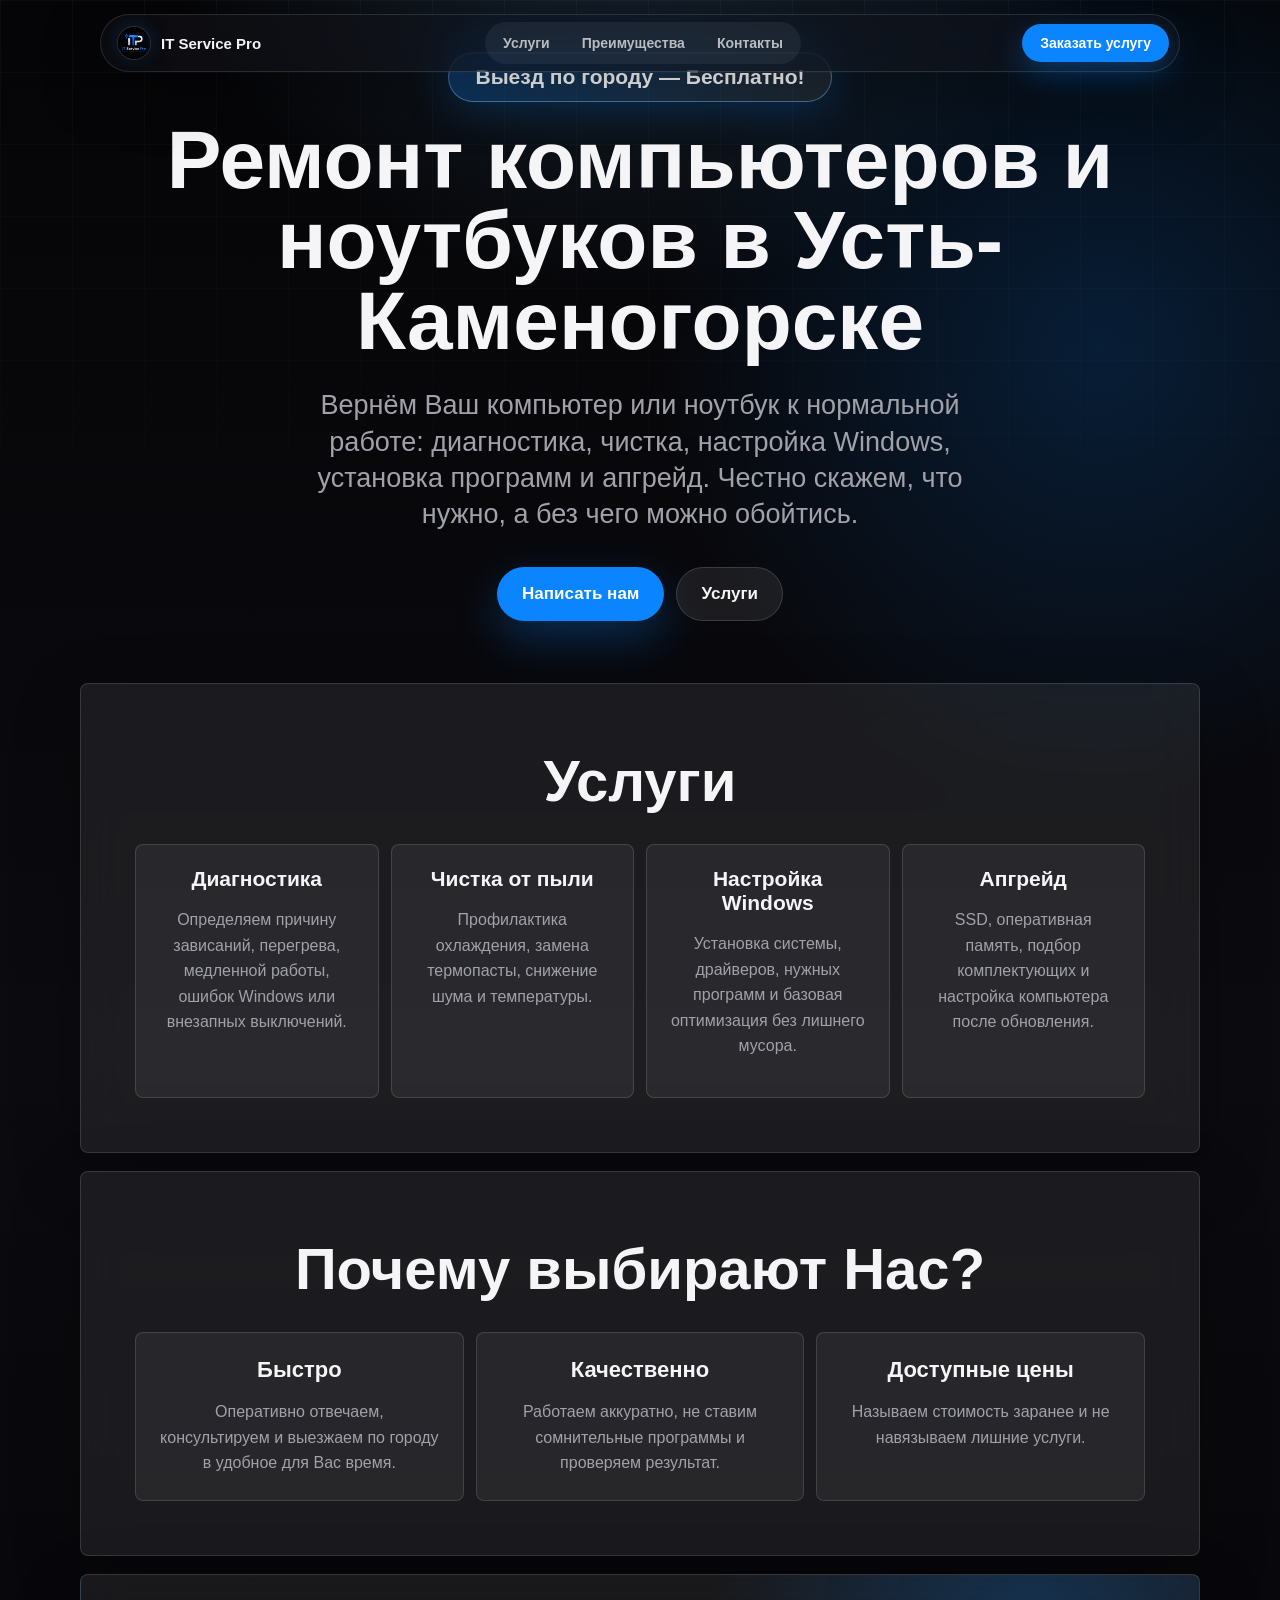
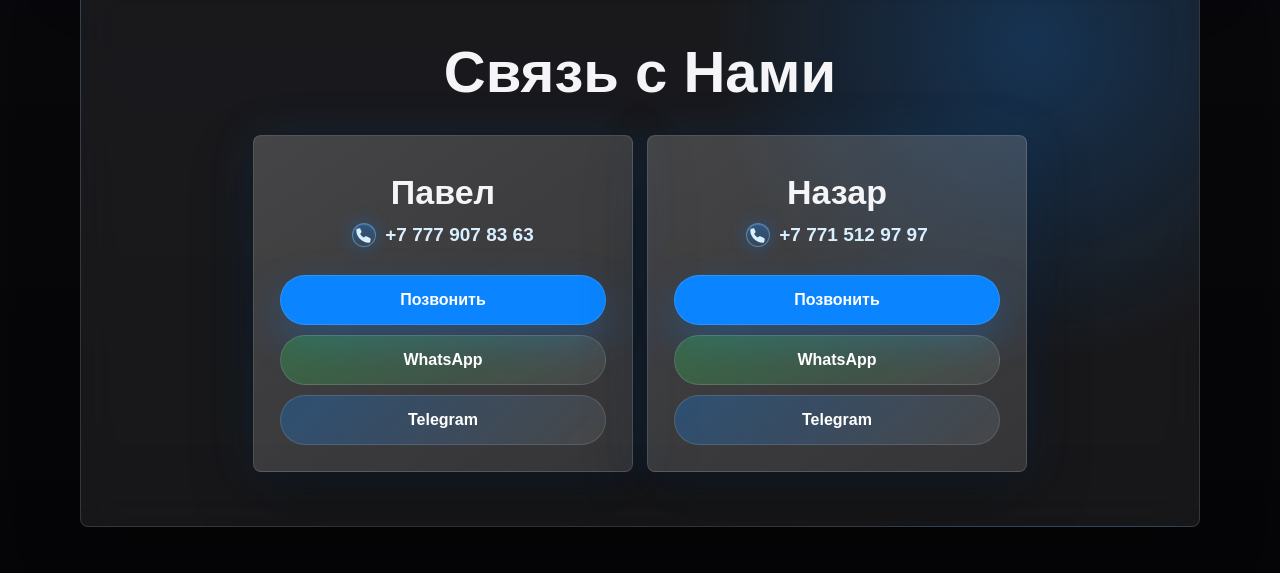
==== index.html @ d7c9244b "Update index.html" ====
<!DOCTYPE html>
<html lang="ru">
<head>
  <meta charset="UTF-8">
  <meta name="viewport" content="width=device-width, initial-scale=1.0">
  <meta name="description" content="Ремонт компьютеров и ноутбуков в Усть-Каменогорске. Диагностика, чистка, настройка Windows, апгрейд и выезд по городу.">
  <meta name="theme-color" content="#050507">
  <title>Ремонт ПК и ноутбуков в Усть-Каменогорске</title>
  <link rel="stylesheet" href="styles.css">
</head>
<body>
  <header class="site-header" data-header>
    <a class="brand" href="#top" aria-label="На главный экран">
      <img class="brand__mark" src="logo/logo.png" alt="">
      <span class="brand__name">IT Service Pro</span>
    </a>

    <nav class="nav" aria-label="Навигация">
      <a href="#services">Услуги</a>
      <a href="#why">Преимущества</a>
      <a href="#contacts">Контакты</a>
    </nav>

    <a class="header-action" href="#contacts">Заказать услугу</a>
  </header>

  <main id="top">
    <section class="hero">
      <div class="hero__copy reveal">
        <p class="eyebrow hero__free">Выезд по городу — Бесплатно!</p>
        <h1>Ремонт компьютеров и ноутбуков в Усть-Каменогорске</h1>
        <p class="hero__lead">Вернём Ваш компьютер или ноутбук к нормальной работе: диагностика, чистка, настройка Windows, установка программ и апгрейд. Честно скажем, что нужно, а без чего можно обойтись.</p>

        <div class="hero__actions">
          <a class="button button--primary" href="#contacts">Написать нам</a>
          <a class="button button--ghost" href="#services">Услуги</a>
        </div>

      </div>

    </section>

    <section class="section reveal" id="services">
      <div class="section-head">
        <h2>Услуги</h2>
      </div>

      <div class="service-grid">
        <article class="service-card">
          <h3>Диагностика</h3>
          <p>Определяем причину зависаний, перегрева, медленной работы, ошибок Windows или внезапных выключений.</p>
        </article>
        <article class="service-card">
          <h3>Чистка от пыли</h3>
          <p>Профилактика охлаждения, замена термопасты, снижение шума и температуры.</p>
        </article>
        <article class="service-card">
          <h3>Настройка Windows</h3>
          <p>Установка системы, драйверов, нужных программ и базовая оптимизация без лишнего мусора.</p>
        </article>
        <article class="service-card">
          <h3>Апгрейд</h3>
          <p>SSD, оперативная память, подбор комплектующих и настройка компьютера после обновления.</p>
        </article>
      </div>
    </section>

    <section class="section section--split reveal" id="why">
      <div class="section-head">
        <h2>Почему выбирают Нас?</h2>
      </div>

      <div class="feature-list">
        <div class="feature">
          <strong>Быстро</strong>
          <p>Оперативно отвечаем, консультируем и выезжаем по городу в удобное для Вас время.</p>
        </div>
        <div class="feature">
          <strong>Качественно</strong>
          <p>Работаем аккуратно, не ставим сомнительные программы и проверяем результат.</p>
        </div>
        <div class="feature">
          <strong>Доступные цены</strong>
          <p>Называем стоимость заранее и не навязываем лишние услуги.</p>
        </div>
      </div>
    </section>

    <section class="contact reveal" id="contacts">
      <div class="contact__head">
        <h2>Связь с Нами</h2>
      </div>

      <div class="contact__cards">
        <div class="contact__card">
          <strong>Павел</strong>
          <a class="contact-phone" href="tel:+77779078363">
            <svg aria-hidden="true" viewBox="0 0 24 24"><path d="M7.3 4.1 9.2 8c.3.6.1 1.2-.3 1.6l-1.1 1.1c.9 1.8 2.3 3.2 4.1 4.1l1.1-1.1c.4-.4 1.1-.5 1.6-.3l3.9 1.9c.6.3.9.9.8 1.5l-.5 2.5c-.1.7-.7 1.1-1.4 1.1A13.8 13.8 0 0 1 3.6 6.6c0-.7.5-1.3 1.1-1.4l2.5-.5c.6-.1 1.2.2 1.5.8Z"/></svg>
            +7 777 907 83 63
          </a>
          <div class="contact__actions">
            <a class="contact-button contact-button--phone" href="tel:+77779078363">Позвонить</a>
            <a class="contact-button contact-button--whatsapp" href="https://wa.me/77779078363" target="_blank" rel="noopener">WhatsApp</a>
            <a class="contact-button contact-button--telegram" href="https://t.me/ScooterLive23">Telegram</a>
          </div>
        </div>

        <div class="contact__card">
          <strong>Назар</strong>
          <a class="contact-phone" href="tel:+77715129797">
            <svg aria-hidden="true" viewBox="0 0 24 24"><path d="M7.3 4.1 9.2 8c.3.6.1 1.2-.3 1.6l-1.1 1.1c.9 1.8 2.3 3.2 4.1 4.1l1.1-1.1c.4-.4 1.1-.5 1.6-.3l3.9 1.9c.6.3.9.9.8 1.5l-.5 2.5c-.1.7-.7 1.1-1.4 1.1A13.8 13.8 0 0 1 3.6 6.6c0-.7.5-1.3 1.1-1.4l2.5-.5c.6-.1 1.2.2 1.5.8Z"/></svg>
            +7 771 512 97 97
          </a>
          <div class="contact__actions">
            <a class="contact-button contact-button--phone" href="tel:+77715129797">Позвонить</a>
            <a class="contact-button contact-button--whatsapp" href="https://wa.me/77715129797" target="_blank" rel="noopener">WhatsApp</a>
            <a class="contact-button contact-button--telegram" href="#">Telegram</a>
          </div>
        </div>
      </div>
    </section>
  </main>

  <script src="script.js"></script>
</body>
</html>
---- styles.css ----
:root {
  --bg: #050507;
  --bg-soft: #0d0d12;
  --surface: rgba(255, 255, 255, 0.075);
  --surface-strong: rgba(255, 255, 255, 0.12);
  --line: rgba(255, 255, 255, 0.13);
  --text: #f5f5f7;
  --muted: #a1a1aa;
  --soft: #73737f;
  --blue: #0a84ff;
  --blue-soft: rgba(10, 132, 255, 0.22);
  --radius: 8px;
}

* {
  box-sizing: border-box;
}

html {
  scroll-behavior: smooth;
}

body {
  margin: 0;
  min-height: 100vh;
  color: var(--text);
  background:
    radial-gradient(circle at 50% -10%, rgba(115, 190, 255, 0.22), transparent 32rem),
    radial-gradient(circle at 86% 16%, rgba(10, 132, 255, 0.18), transparent 28rem),
    linear-gradient(180deg, #050507 0%, #0b0b10 48%, #050507 100%);
  font-family: -apple-system, BlinkMacSystemFont, "SF Pro Display", "SF Pro Text", "Segoe UI", Arial, sans-serif;
  letter-spacing: 0;
  overflow-x: hidden;
}

body::before {
  content: "";
  position: fixed;
  inset: 0;
  pointer-events: none;
  background:
    linear-gradient(90deg, rgba(255, 255, 255, 0.035) 1px, transparent 1px),
    linear-gradient(rgba(255, 255, 255, 0.035) 1px, transparent 1px);
  background-size: 72px 72px;
  mask-image: linear-gradient(to bottom, rgba(0, 0, 0, 0.9), transparent 72%);
}

a {
  color: inherit;
  text-decoration: none;
}

.site-header {
  position: fixed;
  top: 14px;
  left: 50%;
  z-index: 20;
  width: min(1080px, calc(100% - 24px));
  height: 58px;
  transform: translateX(-50%);
  display: grid;
  grid-template-columns: 1fr auto 1fr;
  align-items: center;
  gap: 18px;
  padding: 0 10px 0 16px;
  border: 1px solid rgba(255, 255, 255, 0.12);
  border-radius: 999px;
  background: rgba(18, 18, 23, 0.62);
  box-shadow: 0 18px 60px rgba(0, 0, 0, 0.34);
  backdrop-filter: saturate(180%) blur(28px);
  transition: background 0.25s ease, border-color 0.25s ease, box-shadow 0.25s ease;
}

.site-header.is-scrolled {
  border-color: rgba(255, 255, 255, 0.18);
  background: rgba(18, 18, 23, 0.84);
  box-shadow: 0 18px 54px rgba(0, 0, 0, 0.45);
}

.brand {
  display: inline-flex;
  align-items: center;
  gap: 10px;
  min-width: 0;
  font-size: 15px;
  font-weight: 800;
}

.brand__mark {
  width: 34px;
  height: 34px;
  display: block;
  border-radius: 50%;
  border: 1px solid rgba(255, 255, 255, 0.16);
  object-fit: cover;
  object-position: center;
  background: #050507;
  box-shadow: 0 10px 24px rgba(0, 0, 0, 0.38), 0 0 18px rgba(10, 132, 255, 0.2);
}

.brand__name {
  overflow: hidden;
  text-overflow: ellipsis;
  white-space: nowrap;
}

.nav {
  display: inline-flex;
  align-items: center;
  justify-content: center;
  gap: 4px;
  padding: 4px;
  border-radius: 999px;
  background: rgba(255, 255, 255, 0.06);
}

.nav a {
  padding: 9px 14px;
  border-radius: 999px;
  color: rgba(245, 245, 247, 0.72);
  font-size: 14px;
  font-weight: 600;
  transition: color 0.2s ease, background 0.2s ease;
}

.nav a:hover {
  color: #fff;
  background: rgba(255, 255, 255, 0.1);
}

.header-action {
  justify-self: end;
  min-height: 38px;
  display: inline-flex;
  align-items: center;
  justify-content: center;
  padding: 0 18px;
  border-radius: 999px;
  color: #fff;
  background: var(--blue);
  font-size: 14px;
  font-weight: 800;
  box-shadow: 0 12px 32px rgba(10, 132, 255, 0.34);
  transition: transform 0.2s ease, box-shadow 0.2s ease, background 0.2s ease;
}

.header-action:hover {
  transform: translateY(-1px);
  background: #2794ff;
  box-shadow: 0 16px 38px rgba(10, 132, 255, 0.42);
}

.hero {
  position: relative;
  width: min(1040px, calc(100% - 32px));
  min-height: 64svh;
  margin: 0 auto;
  padding: 96px 0 18px;
  display: flex;
  align-items: center;
  justify-content: center;
  text-align: center;
}

.hero__copy {
  max-width: 980px;
  transform: translateY(-44px);
}

.eyebrow {
  margin: 0;
  color: #8dccff;
  font-size: 14px;
  font-weight: 800;
}

.hero__free {
  display: inline-flex;
  align-items: center;
  justify-content: center;
  min-height: 50px;
  padding: 0 26px;
  border: 1px solid rgba(141, 204, 255, 0.46);
  border-radius: 999px;
  color: #ffffff;
  background: linear-gradient(135deg, rgba(10, 132, 255, 0.34), rgba(255, 255, 255, 0.08));
  box-shadow: 0 0 44px rgba(10, 132, 255, 0.34), inset 0 1px 0 rgba(255, 255, 255, 0.18);
  font-size: 21px;
  font-weight: 900;
}

h1,
h2,
h3 {
  overflow-wrap: normal;
  word-break: normal;
}

p {
  overflow-wrap: break-word;
}

h1 {
  margin: 18px 0 0;
  max-width: 980px;
  font-size: clamp(46px, 6.7vw, 82px);
  line-height: 0.98;
  font-weight: 850;
  letter-spacing: 0;
}

h2 {
  margin: 14px 0 0;
  max-width: 760px;
  font-size: clamp(32px, 5vw, 58px);
  line-height: 1;
  font-weight: 850;
  letter-spacing: 0;
}

h3 {
  margin: 0;
  font-size: 21px;
  line-height: 1.15;
}

.hero__lead {
  margin: 26px auto 0;
  max-width: 670px;
  color: var(--muted);
  font-size: clamp(19px, 2.6vw, 27px);
  line-height: 1.35;
}

.hero__actions {
  display: flex;
  flex-wrap: wrap;
  justify-content: center;
  gap: 12px;
  margin-top: 34px;
}

.button {
  min-height: 54px;
  display: inline-flex;
  align-items: center;
  justify-content: center;
  padding: 0 24px;
  border-radius: 999px;
  border: 1px solid transparent;
  font-size: 17px;
  font-weight: 800;
  transition: transform 0.2s ease, box-shadow 0.2s ease, background 0.2s ease, border-color 0.2s ease;
}

.button:hover {
  transform: translateY(-2px);
}

.button--primary {
  color: #fff;
  background: var(--blue);
  box-shadow: 0 18px 45px rgba(10, 132, 255, 0.28);
}

.button--primary:hover {
  background: #2794ff;
  box-shadow: 0 22px 54px rgba(10, 132, 255, 0.36);
}

.button--ghost {
  color: var(--text);
  background: rgba(255, 255, 255, 0.08);
  border-color: rgba(255, 255, 255, 0.14);
}

.button--ghost:hover {
  background: rgba(255, 255, 255, 0.12);
}

.section,
.contact {
  width: min(1120px, calc(100% - 32px));
  margin: 0 auto 18px;
  border: 1px solid var(--line);
  border-radius: var(--radius);
  background: var(--surface);
  box-shadow: 0 22px 70px rgba(0, 0, 0, 0.24);
  backdrop-filter: blur(22px);
}

.section {
  padding: 54px;
}

.section-head {
  margin-bottom: 34px;
}

#services .section-head {
  text-align: center;
}

#services .section-head h2 {
  margin-left: auto;
  margin-right: auto;
}

.service-grid {
  display: grid;
  grid-template-columns: repeat(4, 1fr);
  gap: 12px;
}

.service-card,
.feature,
.contact__card {
  border: 1px solid var(--line);
  border-radius: var(--radius);
  background: rgba(255, 255, 255, 0.06);
}

.service-card {
  min-height: 240px;
  padding: 22px;
  text-align: center;
  transition: transform 0.22s ease, border-color 0.22s ease, background 0.22s ease, box-shadow 0.22s ease;
}

.service-card:hover {
  transform: translateY(-5px);
  border-color: rgba(141, 204, 255, 0.34);
  background: rgba(255, 255, 255, 0.09);
  box-shadow: 0 20px 48px rgba(0, 0, 0, 0.24);
}

.service-card p,
.feature p,
.contact p {
  color: var(--muted);
  line-height: 1.6;
}

.section--split {
  display: block;
}

.section--split .section-head {
  text-align: center;
}

.section--split .section-head h2 {
  margin-left: auto;
  margin-right: auto;
}

.feature-list {
  display: grid;
  grid-template-columns: repeat(3, 1fr);
  gap: 12px;
}

.feature {
  padding: 24px;
  text-align: center;
}

.feature strong {
  font-size: 22px;
}

.feature p {
  margin-bottom: 0;
}

.contact {
  display: block;
  margin-bottom: 46px;
  padding: 54px;
  background:
    radial-gradient(circle at 85% 12%, rgba(10, 132, 255, 0.24), transparent 20rem),
    var(--surface);
}

.contact__head {
  margin-bottom: 34px;
  text-align: center;
}

.contact__head h2 {
  margin-left: auto;
  margin-right: auto;
}

.contact__cards {
  display: grid;
  grid-template-columns: repeat(2, minmax(270px, 380px));
  justify-content: center;
  gap: 14px;
}

.contact__card {
  padding: 26px;
  text-align: center;
  background:
    linear-gradient(145deg, rgba(255, 255, 255, 0.12), rgba(255, 255, 255, 0.055)),
    rgba(255, 255, 255, 0.08);
  box-shadow: 0 24px 64px rgba(0, 0, 0, 0.26), 0 0 48px rgba(10, 132, 255, 0.12);
}

.contact__card span {
  color: var(--muted);
  font-weight: 800;
}

.contact__card strong {
  display: block;
  margin: 12px 0 10px;
  font-size: 34px;
  line-height: 1.1;
}

.contact-phone {
  display: inline-flex;
  align-items: center;
  justify-content: center;
  gap: 9px;
  margin-top: 2px;
  color: #d8efff;
  font-size: 19px;
  font-weight: 900;
  transition: color 180ms ease, transform 180ms ease;
}

.contact-phone svg {
  width: 24px;
  height: 24px;
  flex: 0 0 24px;
  padding: 0;
  border: 1px solid rgba(141, 204, 255, 0.42);
  border-radius: 50%;
  color: #d8efff;
  background: linear-gradient(180deg, rgba(10, 132, 255, 0.34), rgba(10, 132, 255, 0.12));
  box-shadow: inset 0 1px 1px rgba(255, 255, 255, 0.18), 0 0 18px rgba(10, 132, 255, 0.32);
  transition: color 180ms ease, border-color 180ms ease, box-shadow 180ms ease, transform 180ms ease;
}

.contact-phone svg path {
  fill: currentColor;
}

.contact-phone:hover {
  color: #fff;
}

.contact-phone:hover svg {
  color: #fff;
  border-color: rgba(216, 239, 255, 0.75);
  box-shadow: inset 0 1px 1px rgba(255, 255, 255, 0.2), 0 0 24px rgba(10, 132, 255, 0.52);
  transform: scale(1.06);
}

.contact__card p {
  margin: 0;
}

.contact__actions {
  display: grid;
  gap: 10px;
  margin-top: 24px;
}

.contact-button {
  min-height: 50px;
  display: inline-flex;
  align-items: center;
  justify-content: center;
  border: 1px solid rgba(255, 255, 255, 0.13);
  border-radius: 999px;
  color: #fff;
  background: rgba(255, 255, 255, 0.08);
  font-weight: 900;
  transition: transform 0.2s ease, border-color 0.2s ease, background 0.2s ease, box-shadow 0.2s ease;
}

.contact-button:hover {
  transform: translateY(-2px);
  border-color: rgba(141, 204, 255, 0.32);
  background: rgba(255, 255, 255, 0.12);
}

.contact-button--phone {
  background: var(--blue);
  box-shadow: 0 16px 40px rgba(10, 132, 255, 0.28);
}

.contact-button--whatsapp {
  background: linear-gradient(135deg, rgba(48, 209, 88, 0.28), rgba(255, 255, 255, 0.08));
}

.contact-button--telegram {
  background: linear-gradient(135deg, rgba(10, 132, 255, 0.28), rgba(255, 255, 255, 0.08));
}

.reveal {
  opacity: 0;
  transform: translateY(22px);
  transition: opacity 0.7s ease, transform 0.7s ease;
}

.reveal.is-visible {
  opacity: 1;
  transform: translateY(0);
}

.hero__copy.reveal {
  transform: translateY(-24px);
}

.hero__copy.reveal.is-visible {
  transform: translateY(-44px);
}

@media (max-width: 940px) {
  .site-header {
    grid-template-columns: 1fr auto;
  }

  .nav {
    display: none;
  }

  .section--split,
  .contact__cards {
    grid-template-columns: 1fr;
  }

  .hero {
    min-height: auto;
    padding-top: 96px;
  }

  .service-grid {
    grid-template-columns: repeat(2, 1fr);
  }
}

@media (max-width: 580px) {
  .site-header {
    top: 10px;
    width: calc(100% - 20px);
    height: 52px;
    padding-left: 12px;
  }

  .brand__name {
    font-size: 14px;
  }

  .header-action {
    min-height: 34px;
    padding: 0 14px;
    font-size: 13px;
  }

  .hero {
    width: min(100% - 24px, 1120px);
    padding: 88px 0 46px;
    gap: 34px;
  }

  .hero__copy,
  .hero__copy.reveal,
  .hero__copy.reveal.is-visible {
    transform: none;
  }

  h1 {
    font-size: clamp(36px, 11.5vw, 46px);
    line-height: 1.02;
  }

  h2 {
    font-size: clamp(32px, 11vw, 46px);
  }

  .hero__lead {
    font-size: 19px;
  }

  .hero__actions {
    display: grid;
  }

  .button {
    width: 100%;
    min-height: 54px;
  }

  .section,
  .contact {
    width: min(100% - 24px, 1120px);
    padding: 28px;
  }

  .service-grid {
    grid-template-columns: 1fr;
  }

  .service-card {
    min-height: auto;
  }

}

@media (prefers-reduced-motion: reduce) {
  *,
  *::before,
  *::after {
    scroll-behavior: auto !important;
    animation-duration: 0.01ms !important;
    animation-iteration-count: 1 !important;
    transition-duration: 0.01ms !important;
  }
}


@media (max-width: 580px) {
  .feature-list {
    grid-template-columns: 1fr;
  }
}
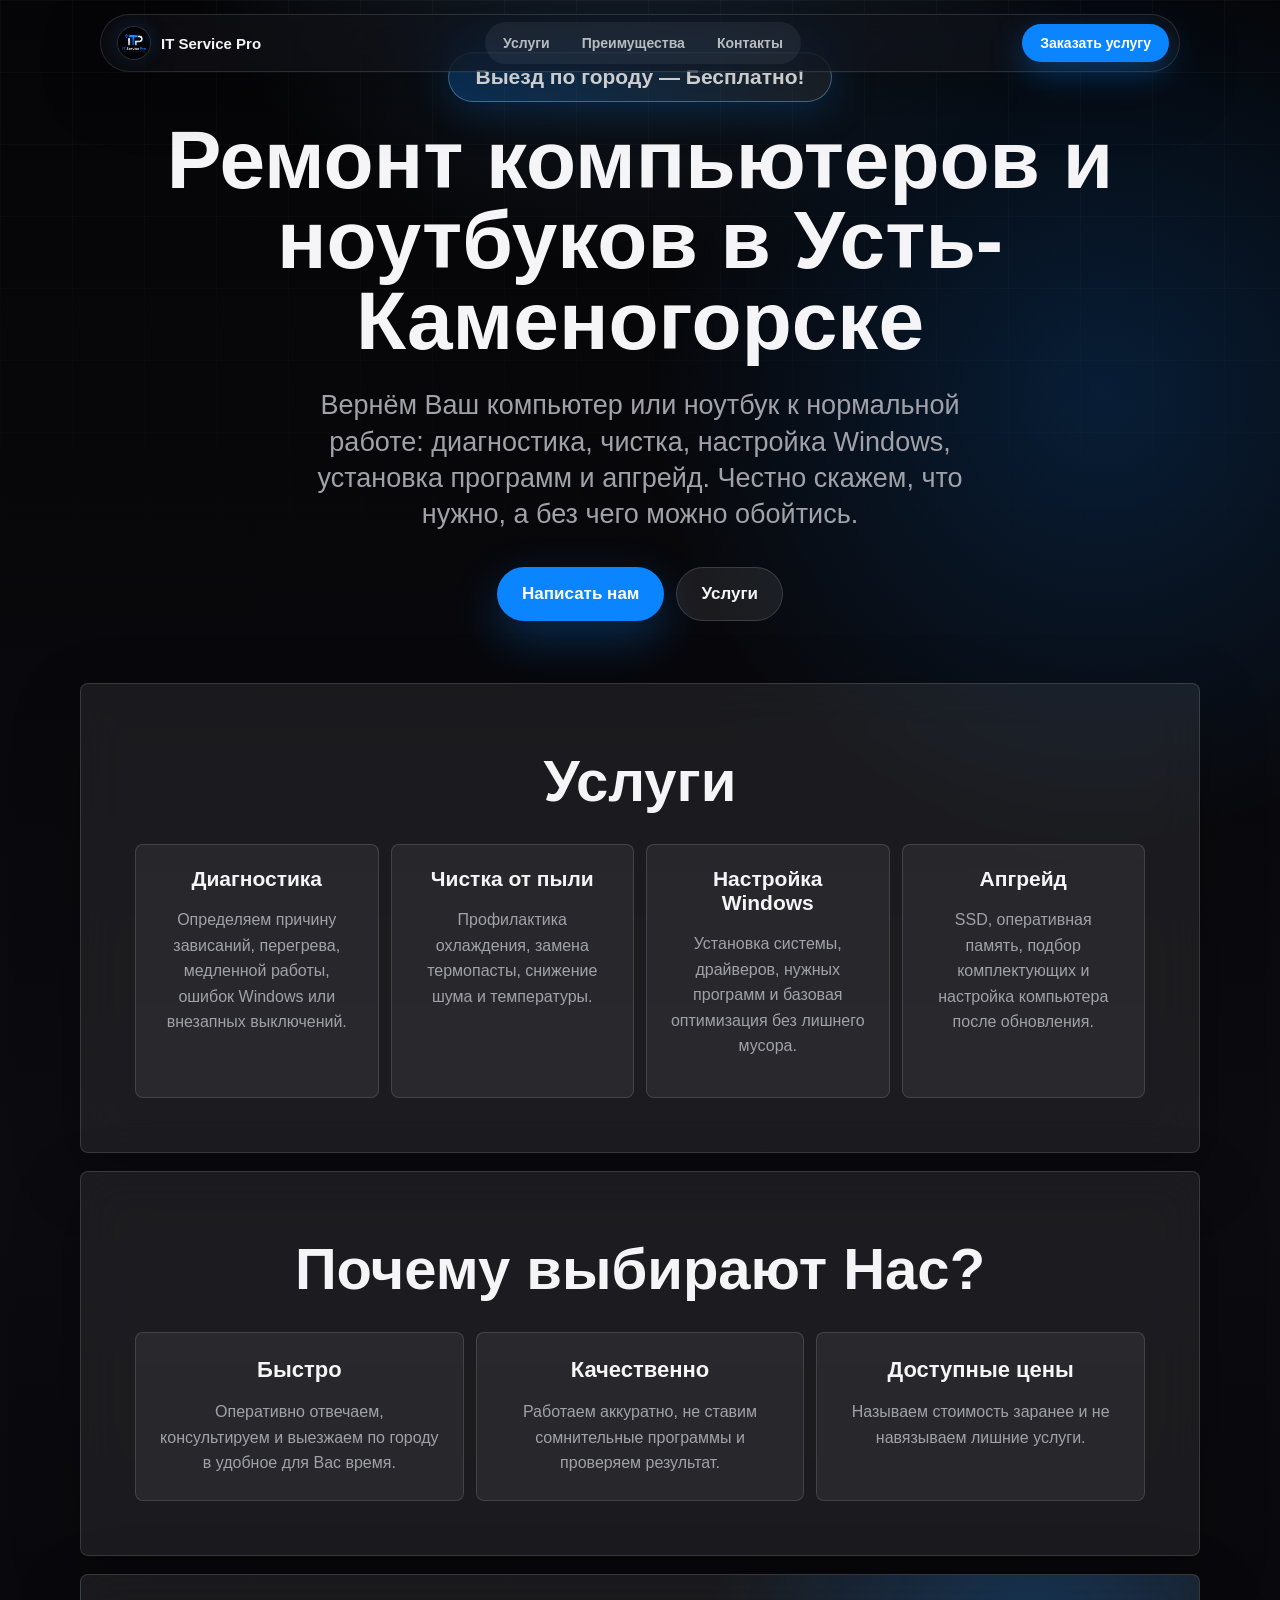
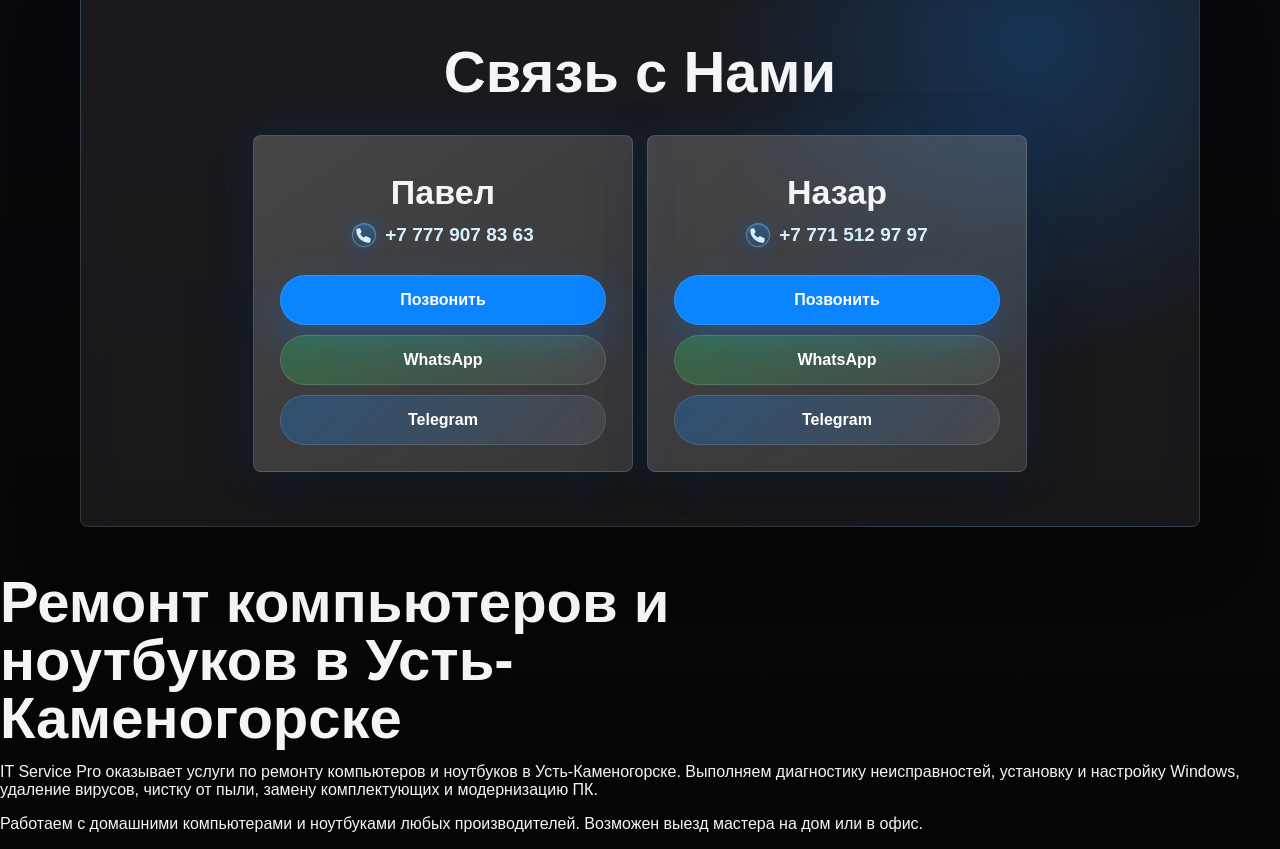
==== commit 4ba2bce6: "Update index.html" ====
--- a/index.html
+++ b/index.html
@@ -2,6 +2,8 @@
 <html lang="ru">
 <head>
   <meta charset="UTF-8">
+  <link rel="icon" type="image/x-icon" href="/favicon.ico">
+  <link rel="shortcut icon" href="/favicon.ico">
   <meta name="viewport" content="width=device-width, initial-scale=1.0">
   <meta name="description" content="Ремонт компьютеров и ноутбуков в Усть-Каменогорске. Диагностика, чистка, настройка Windows, апгрейд и выезд по городу.">
   <meta name="theme-color" content="#050507">
@@ -122,5 +124,20 @@
   </main>
 
   <script src="script.js"></script>
+  <section class="seo-text">
+    <h2>Ремонт компьютеров и ноутбуков в Усть-Каменогорске</h2>
+
+    <p>
+        IT Service Pro оказывает услуги по ремонту компьютеров и ноутбуков
+        в Усть-Каменогорске. Выполняем диагностику неисправностей,
+        установку и настройку Windows, удаление вирусов,
+        чистку от пыли, замену комплектующих и модернизацию ПК.
+    </p>
+
+    <p>
+        Работаем с домашними компьютерами и ноутбуками любых производителей.
+        Возможен выезд мастера на дом или в офис.
+    </p>
+</section>
 </body>
 </html>
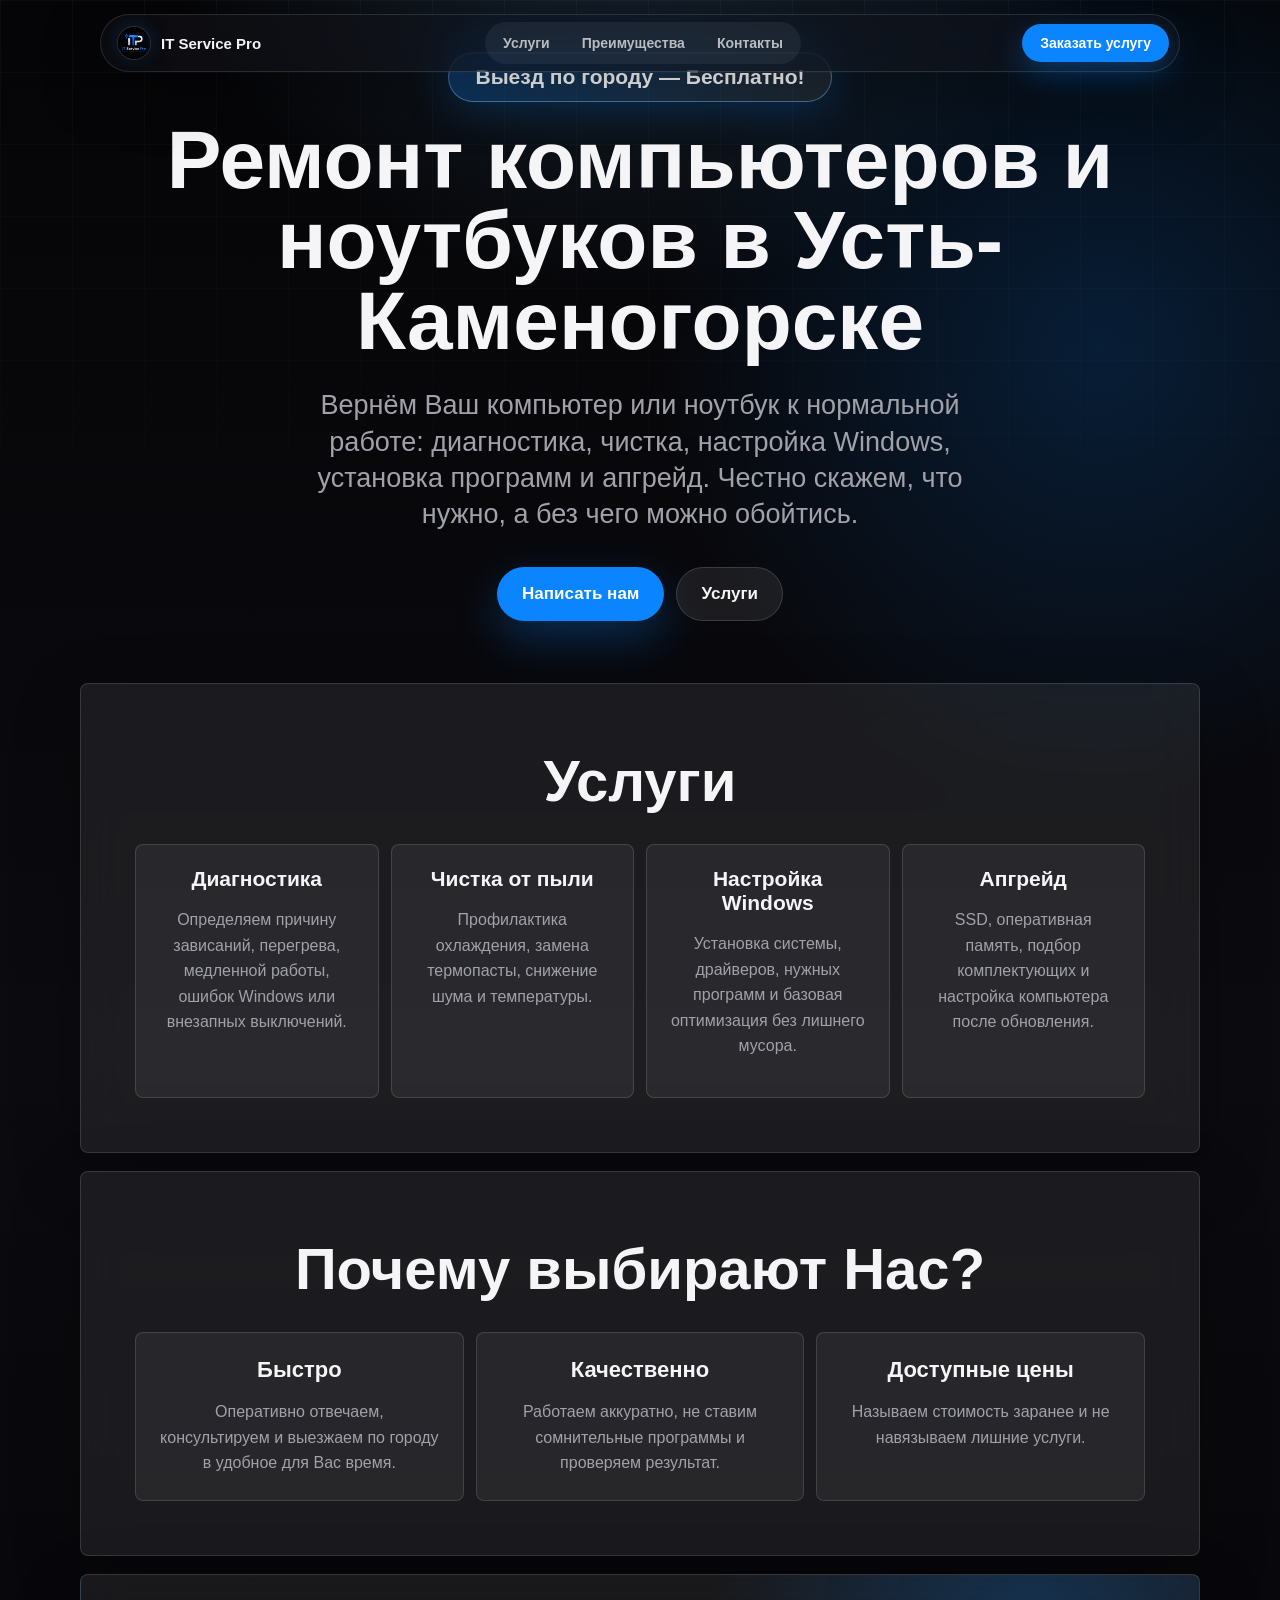
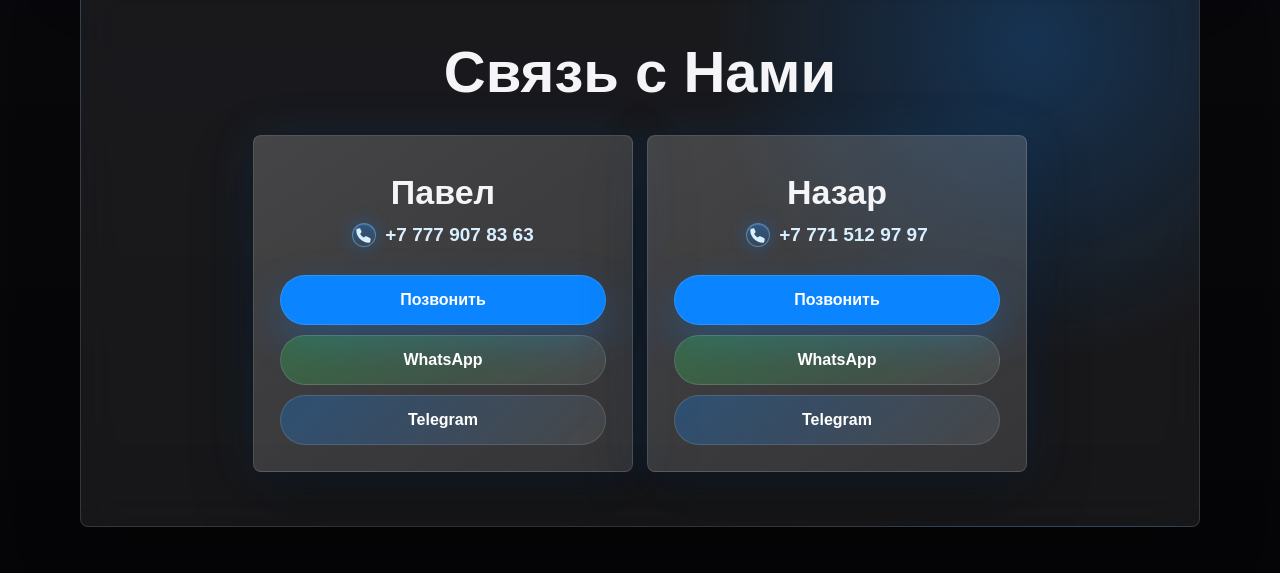
==== commit 855a8a37: "Update index.html" ====
--- a/index.html
+++ b/index.html
@@ -124,20 +124,5 @@
   </main>
 
   <script src="script.js"></script>
-  <section class="seo-text">
-    <h2>Ремонт компьютеров и ноутбуков в Усть-Каменогорске</h2>
-
-    <p>
-        IT Service Pro оказывает услуги по ремонту компьютеров и ноутбуков
-        в Усть-Каменогорске. Выполняем диагностику неисправностей,
-        установку и настройку Windows, удаление вирусов,
-        чистку от пыли, замену комплектующих и модернизацию ПК.
-    </p>
-
-    <p>
-        Работаем с домашними компьютерами и ноутбуками любых производителей.
-        Возможен выезд мастера на дом или в офис.
-    </p>
-</section>
 </body>
 </html>
